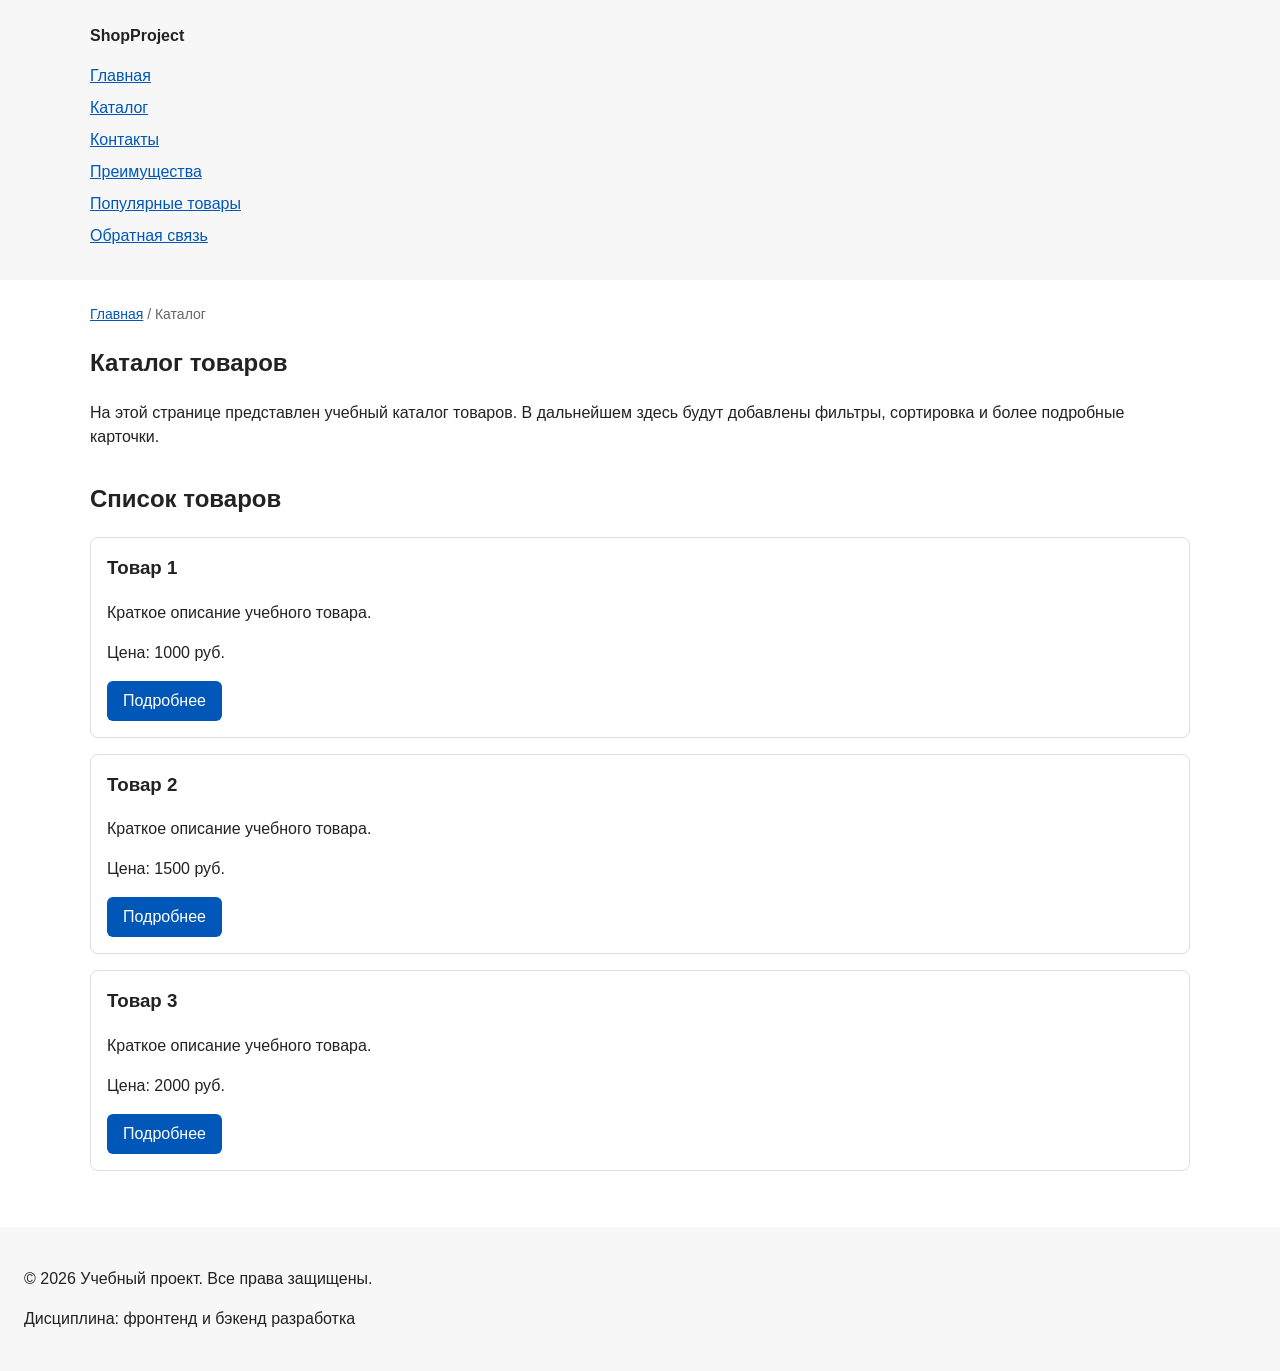
==== catalog.html @ da305c5c "feat: add multi-page structure navigation and anchors" ====
<!DOCTYPE html>
<html lang="ru">
<head>
  <meta charset="UTF-8">
  <meta name="viewport" content="width=device-width, initial-scale=1.0">
  <meta name="description" content="Каталог товаров учебного интернет-магазина.">
  <title>Каталог товаров – Учебный интернет-магазин</title>
  <link rel="stylesheet" href="css/style.css">
</head>
<body>

  <header>
    <div class="site-header">
      <a class="site-logo" href="index.html">ShopProject</a>
      <nav class="site-nav" aria-label="Основная навигация">
        <ul class="site-nav__list">
          <li><a href="index.html">Главная</a></li>
          <li><a href="catalog.html">Каталог</a></li>
          <li><a href="contacts.html">Контакты</a></li>
          <li><a href="index.html#advantages">Преимущества</a></li>
          <li><a href="index.html#popular">Популярные товары</a></li>
          <li><a href="index.html#contacts">Обратная связь</a></li>
        </ul>
      </nav>
    </div>
  </header>

  <main>
    <nav class="breadcrumbs" aria-label="Хлебные крошки">
      <a href="index.html">Главная</a>
      <span>Каталог</span>
    </nav>

    <section class="section">
      <h1>Каталог товаров</h1>
      <p>
        На этой странице представлен учебный каталог товаров.
        В дальнейшем здесь будут добавлены фильтры, сортировка
        и более подробные карточки.
      </p>
    </section>

    <section class="section">
      <h2>Список товаров</h2>

      <article class="product-card">
        <h3>Товар 1</h3>
        <p>Краткое описание учебного товара.</p>
        <p>Цена: 1000 руб.</p>
        <a class="button" href="index.html#popular">Подробнее</a>
      </article>

      <article class="product-card">
        <h3>Товар 2</h3>
        <p>Краткое описание учебного товара.</p>
        <p>Цена: 1500 руб.</p>
        <a class="button" href="index.html#popular">Подробнее</a>
      </article>

      <article class="product-card">
        <h3>Товар 3</h3>
        <p>Краткое описание учебного товара.</p>
        <p>Цена: 2000 руб.</p>
        <a class="button" href="index.html#popular">Подробнее</a>
      </article>
    </section>
  </main>

  <footer>
    <p>&copy; 2026 Учебный проект. Все права защищены.</p>
    <p>Дисциплина: фронтенд и бэкенд разработка</p>
  </footer>

</body>
</html>
---- css/style.css ----
/* ===================================
   1. Переменные проекта
   =================================== */

:root {
  /* Основные цвета проекта */
  --color-bg: #ffffff;
  --color-text: #222222;
  --color-muted: #666666;
  --color-primary: #0057b8;
  --color-primary-dark: #003f86;
  --color-border: #dddddd;
  --color-surface: #f7f7f7;
  --color-surface-accent: #eef5ff;
  --color-danger: #b00020;
  --color-success: #168a2f;
  --color-success-bg: #eefaf0;
  --color-white: #ffffff;

  /* Отступы */
  --space-xs: 4px;
  --space-sm: 8px;
  --space-md: 16px;
  --space-lg: 24px;
  --space-xl: 32px;

  /* Скругления */
  --radius-sm: 6px;
  --radius-md: 8px;
  --radius-lg: 12px;

  /* Размеры */
  --container-width: 1100px;
}
html {
  scroll-behavior: smooth;
}

/* ===================================
   2. Базовые стили
   =================================== */

* {
  box-sizing: border-box;
}

body {
  margin: 0;
  font-family: Arial, sans-serif;
  line-height: 1.5;
  color: var(--color-text);
  background-color: var(--color-bg);
}

header,
main,
footer {
  padding: var(--space-lg);
}

header {
  background-color: var(--color-surface);
}

footer {
  background-color: var(--color-surface);
}

/* ===================================
   3. Общие элементы интерфейса
   =================================== */

a {
  color: var(--color-primary);
}

a:hover {
  color: var(--color-primary-dark);
}

a.button:hover {
  color: var(--color-white);
}

a:focus-visible {
  outline: 2px solid var(--color-primary);
  outline-offset: 3px;
}

.button {
  display: inline-block;
  padding: var(--space-sm) var(--space-md);
  color: var(--color-white);
  background-color: var(--color-primary);
  text-decoration: none;
  border: none;
  border-radius: var(--radius-sm);
  cursor: pointer;
}

.button:hover {
  background-color: var(--color-primary-dark);
}

.button:focus-visible {
  outline: 2px solid var(--color-primary);
  outline-offset: 3px;
}

.button:disabled {
  opacity: 0.6;
  cursor: not-allowed;
}

/* ===================================
   4. Компоненты страницы
   =================================== */

.site-header {
  max-width: var(--container-width);
  margin: 0 auto;
}

.site-logo {
  font-weight: bold;
  text-decoration: none;
  color: var(--color-text);
}

.site-nav__list {
  padding: 0;
  margin: var(--space-md) 0 0;
  list-style: none;
}

.site-nav__list li {
  margin-bottom: var(--space-sm);
}

.hero {
  max-width: var(--container-width);
  margin: 0 auto var(--space-xl);
  padding: var(--space-xl) var(--space-lg);
  background-color: var(--color-surface-accent);
  border-radius: var(--radius-lg);
}

.section {
  max-width: var(--container-width);
  margin: 0 auto var(--space-xl);
}

.section h2 {
  margin-top: 0;
}

.product-card {
  margin-bottom: var(--space-md);
  padding: var(--space-md);
  border: 1px solid var(--color-border);
  border-radius: var(--radius-md);
  background-color: var(--color-bg);
}

.product-card:hover {
  border-color: var(--color-primary);
}

.product-card h3 {
  margin-top: 0;
}

.aside-info {
  max-width: var(--container-width);
  margin: 0 auto var(--space-xl);
  padding: var(--space-md);
  border-left: 4px solid var(--color-primary);
  background-color: var(--color-surface);
}

/* ===================================
   5. Форма и модальное окно
   =================================== */

.order-dialog {
  width: min(100% - 32px, 560px);
  padding: var(--space-lg);
  border: none;
  border-radius: var(--radius-lg);
}

.order-dialog::backdrop {
  background-color: rgba(0, 0, 0, 0.5);
}

.form-field {
  margin-bottom: var(--space-md);
}

.form-field label {
  display: block;
  margin-bottom: var(--space-xs);
}

.form-field input,
.form-field select,
.form-field textarea {
  width: 100%;
  padding: 10px 12px;
  border: 1px solid var(--color-border);
  border-radius: var(--radius-sm);
  font: inherit;
}

.form-field input[type="checkbox"] {
  width: auto;
}

.form-field small {
  display: block;
  margin-top: var(--space-xs);
  color: var(--color-muted);
}

.form-field input:hover,
.form-field select:hover,
.form-field textarea:hover {
  border-color: var(--color-primary);
}

.form-field input:focus-visible,
.form-field select:focus-visible,
.form-field textarea:focus-visible,
.form-actions button:focus-visible {
  outline: 2px solid var(--color-primary);
  outline-offset: 3px;
}

[aria-invalid="true"] {
  border-color: var(--color-danger);
}

.form-actions {
  display: flex;
  gap: 12px;
  margin-top: 20px;
}

.success-message {
  max-width: var(--container-width);
  margin: var(--space-lg) auto;
  padding: var(--space-md);
  border-left: 4px solid var(--color-success);
  background-color: var(--color-success-bg);
}
/* Хлебные крошки */
.breadcrumbs {
  max-width: var(--container-width);
  margin: 0 auto var(--space-md);
  font-size: 14px;
  color: var(--color-muted);
}

.breadcrumbs a {
  color: var(--color-primary);
}

.breadcrumbs span::before {
  content: " / ";
  color: var(--color-muted);
}
:target {
  outline: 2px dashed var(--color-primary);
  outline-offset: 4px;
}
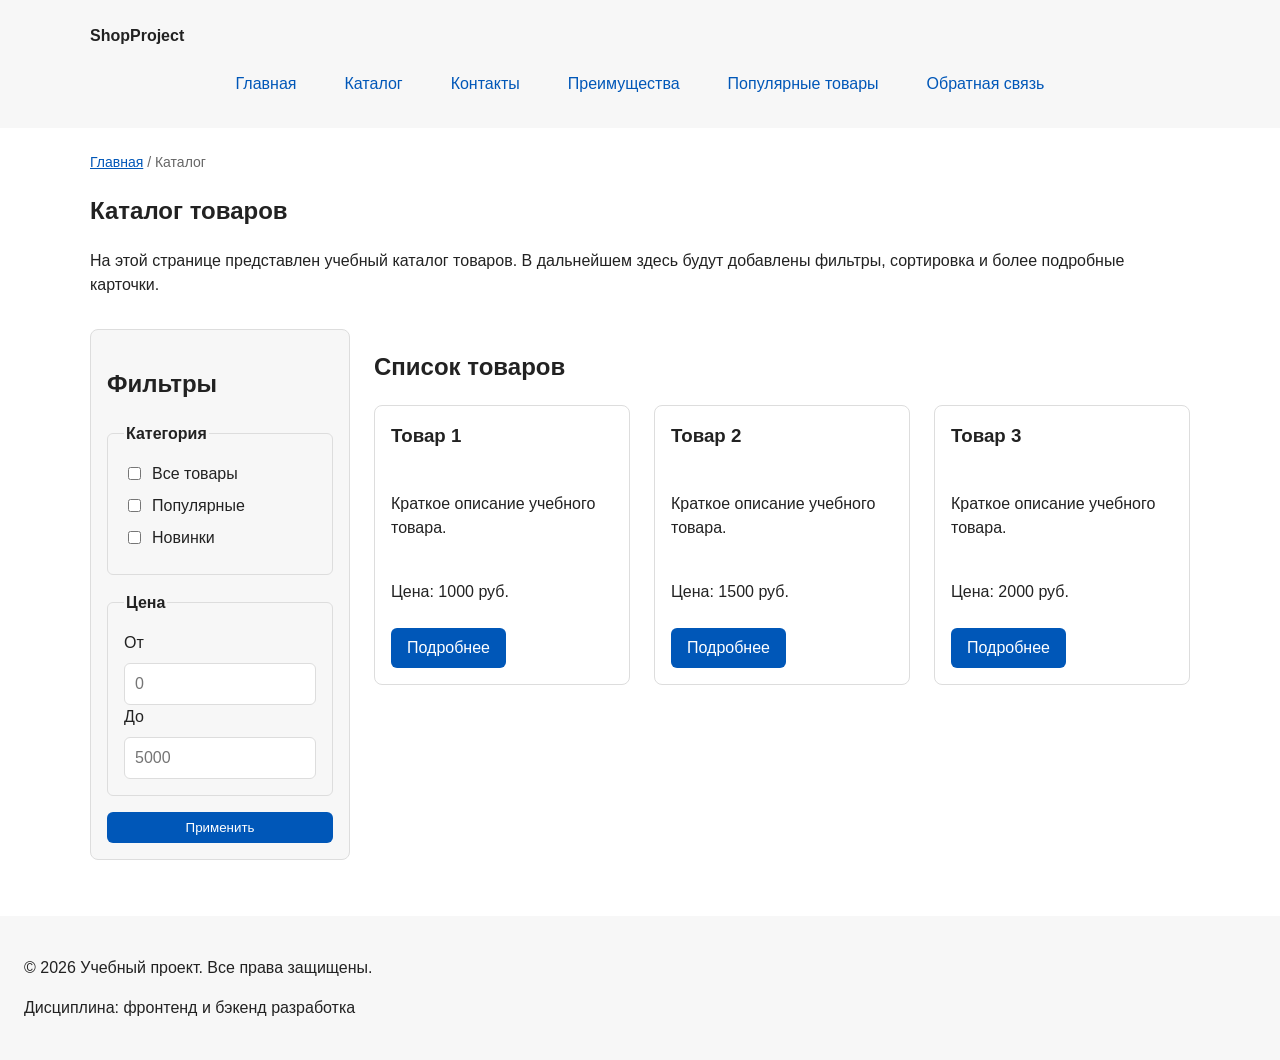
==== commit ba63d696: "feat: add flex navigation and grid catalog layout" ====
--- a/catalog.html
+++ b/catalog.html
@@ -32,40 +32,81 @@
     </nav>
 
     <section class="section">
-      <h1>Каталог товаров</h1>
-      <p>
-        На этой странице представлен учебный каталог товаров.
-        В дальнейшем здесь будут добавлены фильтры, сортировка
-        и более подробные карточки.
-      </p>
+        <h1>Каталог товаров</h1>
+        <p>
+            На этой странице представлен учебный каталог товаров.
+            В дальнейшем здесь будут добавлены фильтры, сортировка
+            и более подробные карточки.
+        </p>
     </section>
 
-    <section class="section">
-      <h2>Список товаров</h2>
+    <section class="catalog-layout">
+      <aside class="catalog-filters">
+        <h2>Фильтры</h2>
 
-      <article class="product-card">
-        <h3>Товар 1</h3>
-        <p>Краткое описание учебного товара.</p>
-        <p>Цена: 1000 руб.</p>
-        <a class="button" href="index.html#popular">Подробнее</a>
-      </article>
+        <form class="filters-form" action="#" method="get">
+          <fieldset>
+            <legend>Категория</legend>
 
-      <article class="product-card">
-        <h3>Товар 2</h3>
-        <p>Краткое описание учебного товара.</p>
-        <p>Цена: 1500 руб.</p>
-        <a class="button" href="index.html#popular">Подробнее</a>
-      </article>
+            <label>
+              <input type="checkbox" name="category" value="all">
+              Все товары
+            </label>
 
-      <article class="product-card">
-        <h3>Товар 3</h3>
-        <p>Краткое описание учебного товара.</p>
-        <p>Цена: 2000 руб.</p>
-        <a class="button" href="index.html#popular">Подробнее</a>
-      </article>
+            <label>
+              <input type="checkbox" name="category" value="popular">
+              Популярные
+            </label>
+
+            <label>
+              <input type="checkbox" name="category" value="new">
+              Новинки
+            </label>
+          </fieldset>
+
+          <fieldset>
+            <legend>Цена</legend>
+
+            <label for="price-from">От</label>
+            <input id="price-from" name="price-from" type="number" min="0" placeholder="0">
+
+            <label for="price-to">До</label>
+            <input id="price-to" name="price-to" type="number" min="0" placeholder="5000">
+          </fieldset>
+
+          <button class="button" type="submit">Применить</button>
+        </form>
+      </aside>
+
+      <section class="catalog-products">
+        <h2>Список товаров</h2>
+
+        <div class="products-grid">
+          <article class="product-card">
+            <h3>Товар 1</h3>
+            <p>Краткое описание учебного товара.</p>
+            <p>Цена: 1000 руб.</p>
+            <a class="button" href="index.html#popular">Подробнее</a>
+          </article>
+
+          <article class="product-card">
+            <h3>Товар 2</h3>
+            <p>Краткое описание учебного товара.</p>
+            <p>Цена: 1500 руб.</p>
+            <a class="button" href="index.html#popular">Подробнее</a>
+          </article>
+
+          <article class="product-card">
+            <h3>Товар 3</h3>
+            <p>Краткое описание учебного товара.</p>
+            <p>Цена: 2000 руб.</p>
+            <a class="button" href="index.html#popular">Подробнее</a>
+          </article>
+        </div>
+      </section>
     </section>
   </main>
-
+  
   <footer>
     <p>&copy; 2026 Учебный проект. Все права защищены.</p>
     <p>Дисциплина: фронтенд и бэкенд разработка</p>
--- a/css/style.css
+++ b/css/style.css
@@ -128,13 +128,27 @@
 }
 
 .site-nav__list {
+  display: flex;
+  flex-wrap: wrap;
+  justify-content: center;
+  align-items: center;
+  gap: var(--space-md);
   padding: 0;
   margin: var(--space-md) 0 0;
   list-style: none;
 }
 
-.site-nav__list li {
-  margin-bottom: var(--space-sm);
+.site-nav__list a {
+  display: inline-block;
+  padding: var(--space-sm) var(--space-md);
+  color: var(--color-primary);
+  text-decoration: none;
+  border-radius: var(--radius-sm);
+}
+
+.site-nav__list a:hover {
+  color: var(--color-white);
+  background-color: var(--color-primary);
 }
 
 .hero {
@@ -155,11 +169,19 @@
 }
 
 .product-card {
-  margin-bottom: var(--space-md);
+  display: flex;
+  flex-direction: column;
+  gap: var(--space-sm);
+  margin-bottom: 0;
   padding: var(--space-md);
   border: 1px solid var(--color-border);
   border-radius: var(--radius-md);
   background-color: var(--color-bg);
+}
+
+.product-card .button {
+  margin-top: auto;
+  align-self: flex-start;
 }
 
 .product-card:hover {
@@ -269,7 +291,67 @@
   content: " / ";
   color: var(--color-muted);
 }
+
 :target {
   outline: 2px dashed var(--color-primary);
   outline-offset: 4px;
+}
+
+.products-grid {
+  display: grid;
+  grid-template-columns: repeat(3, 1fr);
+  gap: var(--space-lg);
+}
+
+.catalog-layout {
+  max-width: var(--container-width);
+  margin: 0 auto var(--space-xl);
+  display: grid;
+  grid-template-columns: 260px 1fr;
+  grid-template-areas: "filters products";
+  gap: var(--space-lg);
+}
+
+.catalog-filters {
+  grid-area: filters;
+  padding: var(--space-md);
+  border: 1px solid var(--color-border);
+  border-radius: var(--radius-md);
+  background-color: var(--color-surface);
+}
+
+.catalog-products {
+  grid-area: products;
+}
+
+.filters-form {
+  display: grid;
+  gap: var(--space-md);
+}
+
+.filters-form fieldset {
+  margin: 0;
+  padding: var(--space-md);
+  border: 1px solid var(--color-border);
+  border-radius: var(--radius-sm);
+}
+
+.filters-form legend {
+  font-weight: 700;
+}
+
+.filters-form label {
+  display: flex;
+  align-items: center;
+  gap: var(--space-sm);
+  margin-bottom: var(--space-sm);
+  cursor: pointer;
+}
+
+.filters-form input[type="number"] {
+  width: 100%;
+  padding: 8px 10px;
+  border: 1px solid var(--color-border);
+  border-radius: var(--radius-sm);
+  font: inherit;
 }
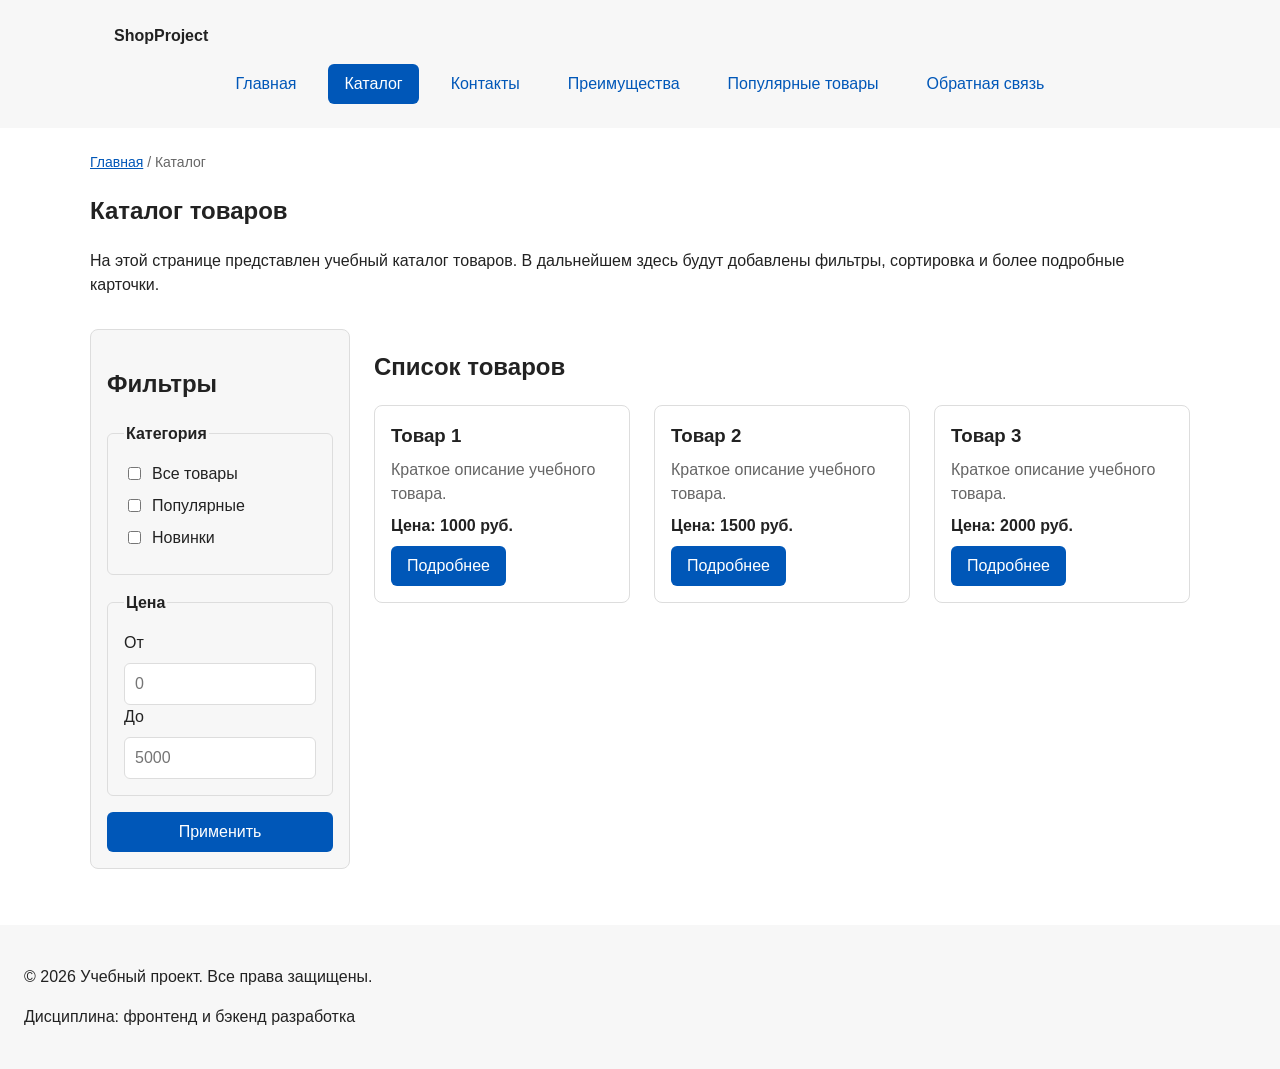
==== commit f13d7c86: "refactor: apply BEM naming to CSS classes" ====
--- a/catalog.html
+++ b/catalog.html
@@ -9,17 +9,29 @@
 </head>
 <body>
 
-  <header>
-    <div class="site-header">
-      <a class="site-logo" href="index.html">ShopProject</a>
+  <header class="site-header">
+    <div class="site-header__inner">
+      <a class="site-header__logo" href="index.html">ShopProject</a>
       <nav class="site-nav" aria-label="Основная навигация">
         <ul class="site-nav__list">
-          <li><a href="index.html">Главная</a></li>
-          <li><a href="catalog.html">Каталог</a></li>
-          <li><a href="contacts.html">Контакты</a></li>
-          <li><a href="index.html#advantages">Преимущества</a></li>
-          <li><a href="index.html#popular">Популярные товары</a></li>
-          <li><a href="index.html#contacts">Обратная связь</a></li>
+          <li class="site-nav__item">
+            <a class="site-nav__link" href="index.html">Главная</a>
+          </li>
+          <li class="site-nav__item">
+            <a class="site-nav__link site-nav__link--active" href="catalog.html">Каталог</a>
+          </li>
+          <li class="site-nav__item">
+            <a class="site-nav__link" href="contacts.html">Контакты</a>
+          </li>
+          <li class="site-nav__item">
+            <a class="site-nav__link" href="index.html#advantages">Преимущества</a>
+          </li>
+          <li class="site-nav__item">
+            <a class="site-nav__link" href="index.html#popular">Популярные товары</a>
+          </li>
+          <li class="site-nav__item">
+            <a class="site-nav__link" href="index.html#contacts">Обратная связь</a>
+          </li>
         </ul>
       </nav>
     </div>
@@ -27,8 +39,8 @@
 
   <main>
     <nav class="breadcrumbs" aria-label="Хлебные крошки">
-      <a href="index.html">Главная</a>
-      <span>Каталог</span>
+      <a class="breadcrumbs__link" href="index.html">Главная</a>
+      <span class="breadcrumbs__current">Каталог</span>
     </nav>
 
     <section class="section">
@@ -74,7 +86,7 @@
             <input id="price-to" name="price-to" type="number" min="0" placeholder="5000">
           </fieldset>
 
-          <button class="button" type="submit">Применить</button>
+          <button class="button button--primary" type="submit">Применить</button>
         </form>
       </aside>
 
@@ -83,24 +95,24 @@
 
         <div class="products-grid">
           <article class="product-card">
-            <h3>Товар 1</h3>
-            <p>Краткое описание учебного товара.</p>
-            <p>Цена: 1000 руб.</p>
-            <a class="button" href="index.html#popular">Подробнее</a>
+            <h3 class="product-card__title">Товар 1</h3>
+            <p class="product-card__description">Краткое описание учебного товара.</p>
+            <p class="product-card__price">Цена: 1000 руб.</p>
+            <a class="button button--primary product-card__button" href="index.html#popular">Подробнее</a>
           </article>
 
           <article class="product-card">
-            <h3>Товар 2</h3>
-            <p>Краткое описание учебного товара.</p>
-            <p>Цена: 1500 руб.</p>
-            <a class="button" href="index.html#popular">Подробнее</a>
+            <h3 class="product-card__title">Товар 2</h3>
+            <p class="product-card__description">Краткое описание учебного товара.</p>
+            <p class="product-card__price">Цена: 1500 руб.</p>
+            <a class="button button--primary product-card__button" href="index.html#popular">Подробнее</a>
           </article>
 
           <article class="product-card">
-            <h3>Товар 3</h3>
-            <p>Краткое описание учебного товара.</p>
-            <p>Цена: 2000 руб.</p>
-            <a class="button" href="index.html#popular">Подробнее</a>
+            <h3 class="product-card__title">Товар 3</h3>
+            <p class="product-card__description">Краткое описание учебного товара.</p>
+            <p class="product-card__price">Цена: 2000 руб.</p>
+            <a class="button button--primary product-card__button" href="index.html#popular">Подробнее</a>
           </article>
         </div>
       </section>
--- a/css/style.css
+++ b/css/style.css
@@ -32,6 +32,7 @@
   /* Размеры */
   --container-width: 1100px;
 }
+
 html {
   scroll-behavior: smooth;
 }
@@ -52,16 +53,11 @@
   background-color: var(--color-bg);
 }
 
-header,
 main,
 footer {
   padding: var(--space-lg);
 }
 
-header {
-  background-color: var(--color-surface);
-}
-
 footer {
   background-color: var(--color-surface);
 }
@@ -87,19 +83,35 @@
   outline-offset: 3px;
 }
 
+/* Кнопка — самостоятельный БЭМ-блок */
 .button {
   display: inline-block;
   padding: var(--space-sm) var(--space-md);
+  border: none;
+  border-radius: var(--radius-sm);
+  font: inherit;
+  text-decoration: none;
+  cursor: pointer;
+}
+
+.button--primary {
   color: var(--color-white);
   background-color: var(--color-primary);
-  text-decoration: none;
-  border: none;
-  border-radius: var(--radius-sm);
-  cursor: pointer;
-}
-
-.button:hover {
+}
+
+.button--primary:hover {
   background-color: var(--color-primary-dark);
+}
+
+.button--secondary {
+  color: var(--color-primary);
+  background-color: transparent;
+  border: 1px solid var(--color-primary);
+}
+
+.button--secondary:hover {
+  color: var(--color-white);
+  background-color: var(--color-primary);
 }
 
 .button:focus-visible {
@@ -107,7 +119,8 @@
   outline-offset: 3px;
 }
 
-.button:disabled {
+.button:disabled,
+.button--disabled {
   opacity: 0.6;
   cursor: not-allowed;
 }
@@ -116,17 +129,24 @@
    4. Компоненты страницы
    =================================== */
 
+/* Шапка сайта */
 .site-header {
+  background-color: var(--color-surface);
+}
+
+.site-header__inner {
   max-width: var(--container-width);
   margin: 0 auto;
-}
-
-.site-logo {
-  font-weight: bold;
+  padding: var(--space-lg);
+}
+
+.site-header__logo {
+  font-weight: 700;
+  color: var(--color-text);
   text-decoration: none;
-  color: var(--color-text);
-}
-
+}
+
+/* Навигация */
 .site-nav__list {
   display: flex;
   flex-wrap: wrap;
@@ -138,7 +158,7 @@
   list-style: none;
 }
 
-.site-nav__list a {
+.site-nav__link {
   display: inline-block;
   padding: var(--space-sm) var(--space-md);
   color: var(--color-primary);
@@ -146,11 +166,22 @@
   border-radius: var(--radius-sm);
 }
 
-.site-nav__list a:hover {
+.site-nav__link:hover {
   color: var(--color-white);
   background-color: var(--color-primary);
 }
 
+.site-nav__link:focus-visible {
+  outline: 2px solid var(--color-primary);
+  outline-offset: 3px;
+}
+
+.site-nav__link--active {
+  color: var(--color-white);
+  background-color: var(--color-primary);
+}
+
+/* Hero-блок */
 .hero {
   max-width: var(--container-width);
   margin: 0 auto var(--space-xl);
@@ -159,6 +190,7 @@
   border-radius: var(--radius-lg);
 }
 
+/* Универсальная секция */
 .section {
   max-width: var(--container-width);
   margin: 0 auto var(--space-xl);
@@ -168,30 +200,63 @@
   margin-top: 0;
 }
 
+/* Сетка товаров */
+.products-grid {
+  display: grid;
+  grid-template-columns: repeat(3, 1fr);
+  gap: var(--space-lg);
+}
+
+/* Карточка товара */
 .product-card {
   display: flex;
   flex-direction: column;
   gap: var(--space-sm);
-  margin-bottom: 0;
   padding: var(--space-md);
   border: 1px solid var(--color-border);
   border-radius: var(--radius-md);
   background-color: var(--color-bg);
 }
 
-.product-card .button {
+.product-card:hover {
+  border-color: var(--color-primary);
+}
+
+.product-card--featured {
+  border-color: var(--color-primary);
+}
+
+.product-card__badge {
+  align-self: flex-start;
+  padding: 4px 8px;
+  color: var(--color-white);
+  background-color: var(--color-danger);
+  border-radius: var(--radius-sm);
+  font-size: 12px;
+  font-weight: 700;
+}
+
+.product-card__title {
+  margin: 0;
+  color: var(--color-text);
+}
+
+.product-card__description {
+  margin: 0;
+  color: var(--color-muted);
+}
+
+.product-card__price {
+  margin: 0;
+  font-weight: 700;
+}
+
+.product-card__button {
   margin-top: auto;
   align-self: flex-start;
 }
 
-.product-card:hover {
-  border-color: var(--color-primary);
-}
-
-.product-card h3 {
-  margin-top: 0;
-}
-
+/* Дополнительный блок aside */
 .aside-info {
   max-width: var(--container-width);
   margin: 0 auto var(--space-xl);
@@ -200,81 +265,6 @@
   background-color: var(--color-surface);
 }
 
-/* ===================================
-   5. Форма и модальное окно
-   =================================== */
-
-.order-dialog {
-  width: min(100% - 32px, 560px);
-  padding: var(--space-lg);
-  border: none;
-  border-radius: var(--radius-lg);
-}
-
-.order-dialog::backdrop {
-  background-color: rgba(0, 0, 0, 0.5);
-}
-
-.form-field {
-  margin-bottom: var(--space-md);
-}
-
-.form-field label {
-  display: block;
-  margin-bottom: var(--space-xs);
-}
-
-.form-field input,
-.form-field select,
-.form-field textarea {
-  width: 100%;
-  padding: 10px 12px;
-  border: 1px solid var(--color-border);
-  border-radius: var(--radius-sm);
-  font: inherit;
-}
-
-.form-field input[type="checkbox"] {
-  width: auto;
-}
-
-.form-field small {
-  display: block;
-  margin-top: var(--space-xs);
-  color: var(--color-muted);
-}
-
-.form-field input:hover,
-.form-field select:hover,
-.form-field textarea:hover {
-  border-color: var(--color-primary);
-}
-
-.form-field input:focus-visible,
-.form-field select:focus-visible,
-.form-field textarea:focus-visible,
-.form-actions button:focus-visible {
-  outline: 2px solid var(--color-primary);
-  outline-offset: 3px;
-}
-
-[aria-invalid="true"] {
-  border-color: var(--color-danger);
-}
-
-.form-actions {
-  display: flex;
-  gap: 12px;
-  margin-top: 20px;
-}
-
-.success-message {
-  max-width: var(--container-width);
-  margin: var(--space-lg) auto;
-  padding: var(--space-md);
-  border-left: 4px solid var(--color-success);
-  background-color: var(--color-success-bg);
-}
 /* Хлебные крошки */
 .breadcrumbs {
   max-width: var(--container-width);
@@ -283,26 +273,16 @@
   color: var(--color-muted);
 }
 
-.breadcrumbs a {
+.breadcrumbs__link {
   color: var(--color-primary);
 }
 
-.breadcrumbs span::before {
+.breadcrumbs__current::before {
   content: " / ";
   color: var(--color-muted);
 }
 
-:target {
-  outline: 2px dashed var(--color-primary);
-  outline-offset: 4px;
-}
-
-.products-grid {
-  display: grid;
-  grid-template-columns: repeat(3, 1fr);
-  gap: var(--space-lg);
-}
-
+/* Каталог: сетка фильтры + товары */
 .catalog-layout {
   max-width: var(--container-width);
   margin: 0 auto var(--space-xl);
@@ -324,6 +304,7 @@
   grid-area: products;
 }
 
+/* Форма фильтров */
 .filters-form {
   display: grid;
   gap: var(--space-md);
@@ -354,4 +335,83 @@
   border: 1px solid var(--color-border);
   border-radius: var(--radius-sm);
   font: inherit;
+}
+
+/* ===================================
+   5. Форма и модальное окно
+   =================================== */
+
+.order-dialog {
+  width: min(100% - 32px, 560px);
+  padding: var(--space-lg);
+  border: none;
+  border-radius: var(--radius-lg);
+}
+
+.order-dialog::backdrop {
+  background-color: rgba(0, 0, 0, 0.5);
+}
+
+.order-dialog__title {
+  margin-top: 0;
+}
+
+.order-form__field {
+  margin-bottom: var(--space-md);
+}
+
+.order-form__label {
+  display: block;
+  margin-bottom: var(--space-xs);
+}
+
+.order-form__input {
+  width: 100%;
+  padding: 10px 12px;
+  border: 1px solid var(--color-border);
+  border-radius: var(--radius-sm);
+  font: inherit;
+}
+
+.order-form__input[type="checkbox"] {
+  width: auto;
+}
+
+.order-form__input:hover {
+  border-color: var(--color-primary);
+}
+
+.order-form__input:focus-visible {
+  outline: 2px solid var(--color-primary);
+  outline-offset: 3px;
+}
+
+.order-form__actions {
+  display: flex;
+  gap: var(--space-md);
+  margin-top: var(--space-lg);
+}
+
+.order-form__actions button:focus-visible {
+  outline: 2px solid var(--color-primary);
+  outline-offset: 3px;
+}
+
+[aria-invalid="true"] {
+  border-color: var(--color-danger);
+}
+
+/* Сообщение об успешной отправке */
+.success-message {
+  max-width: var(--container-width);
+  margin: var(--space-lg) auto;
+  padding: var(--space-md);
+  border-left: 4px solid var(--color-success);
+  background-color: var(--color-success-bg);
+}
+
+/* Подсветка цели якоря */
+:target {
+  outline: 2px dashed var(--color-primary);
+  outline-offset: 4px;
 }
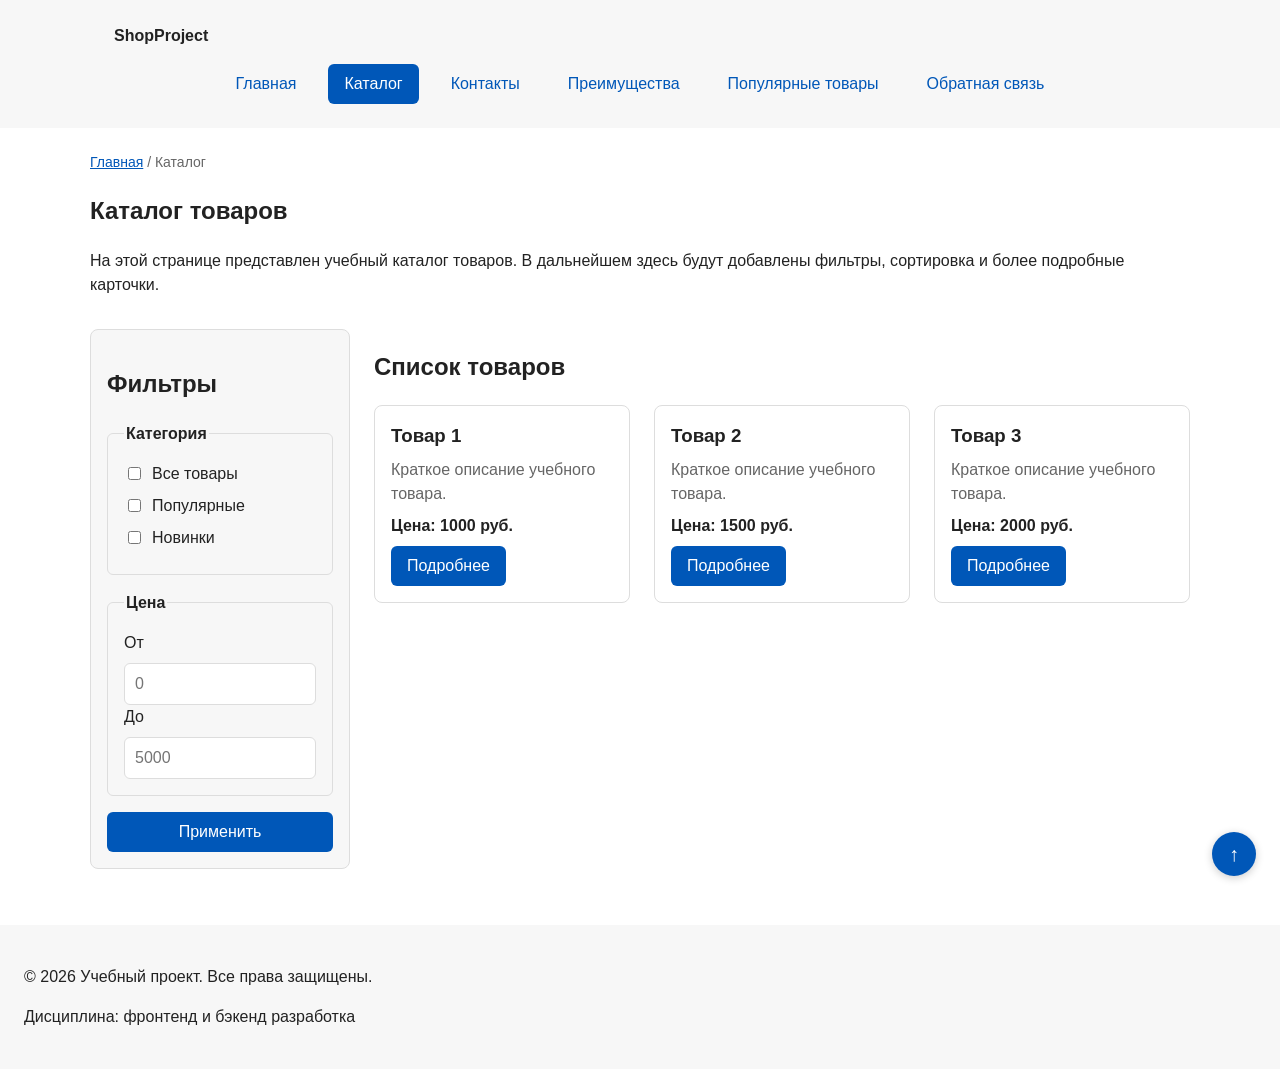
==== commit 5e8f8d54: "fix: prepare HTML CSS project for submission" ====
--- a/catalog.html
+++ b/catalog.html
@@ -124,5 +124,7 @@
     <p>Дисциплина: фронтенд и бэкенд разработка</p>
   </footer>
 
+  <a class="back-to-top" href="#" aria-label="Наверх">↑</a>
+
 </body>
 </html>
--- a/css/style.css
+++ b/css/style.css
@@ -131,6 +131,9 @@
 
 /* Шапка сайта */
 .site-header {
+  position: sticky;
+  top: 0;
+  z-index: 100;
   background-color: var(--color-surface);
 }
 
@@ -222,20 +225,6 @@
   border-color: var(--color-primary);
 }
 
-.product-card--featured {
-  border-color: var(--color-primary);
-}
-
-.product-card__badge {
-  align-self: flex-start;
-  padding: 4px 8px;
-  color: var(--color-white);
-  background-color: var(--color-danger);
-  border-radius: var(--radius-sm);
-  font-size: 12px;
-  font-weight: 700;
-}
-
 .product-card__title {
   margin: 0;
   color: var(--color-text);
@@ -342,7 +331,10 @@
    =================================== */
 
 .order-dialog {
+  z-index: 1000;
   width: min(100% - 32px, 560px);
+  max-height: 90vh;
+  overflow-y: auto;
   padding: var(--space-lg);
   border: none;
   border-radius: var(--radius-lg);
@@ -414,4 +406,33 @@
 :target {
   outline: 2px dashed var(--color-primary);
   outline-offset: 4px;
+}
+
+/* Кнопка «Наверх» — фиксирована в правом нижнем углу */
+.back-to-top {
+  position: fixed;
+  right: var(--space-lg);
+  bottom: var(--space-lg);
+  z-index: 90;
+  display: flex;
+  align-items: center;
+  justify-content: center;
+  width: 44px;
+  height: 44px;
+  font-size: 20px;
+  font-weight: 700;
+  color: var(--color-white);
+  background-color: var(--color-primary);
+  text-decoration: none;
+  border-radius: 50%;
+  box-shadow: 0 2px 8px rgba(0, 0, 0, 0.2);
+}
+
+.back-to-top:hover {
+  background-color: var(--color-primary-dark);
+}
+
+.back-to-top:focus-visible {
+  outline: 2px solid var(--color-primary);
+  outline-offset: 3px;
 }
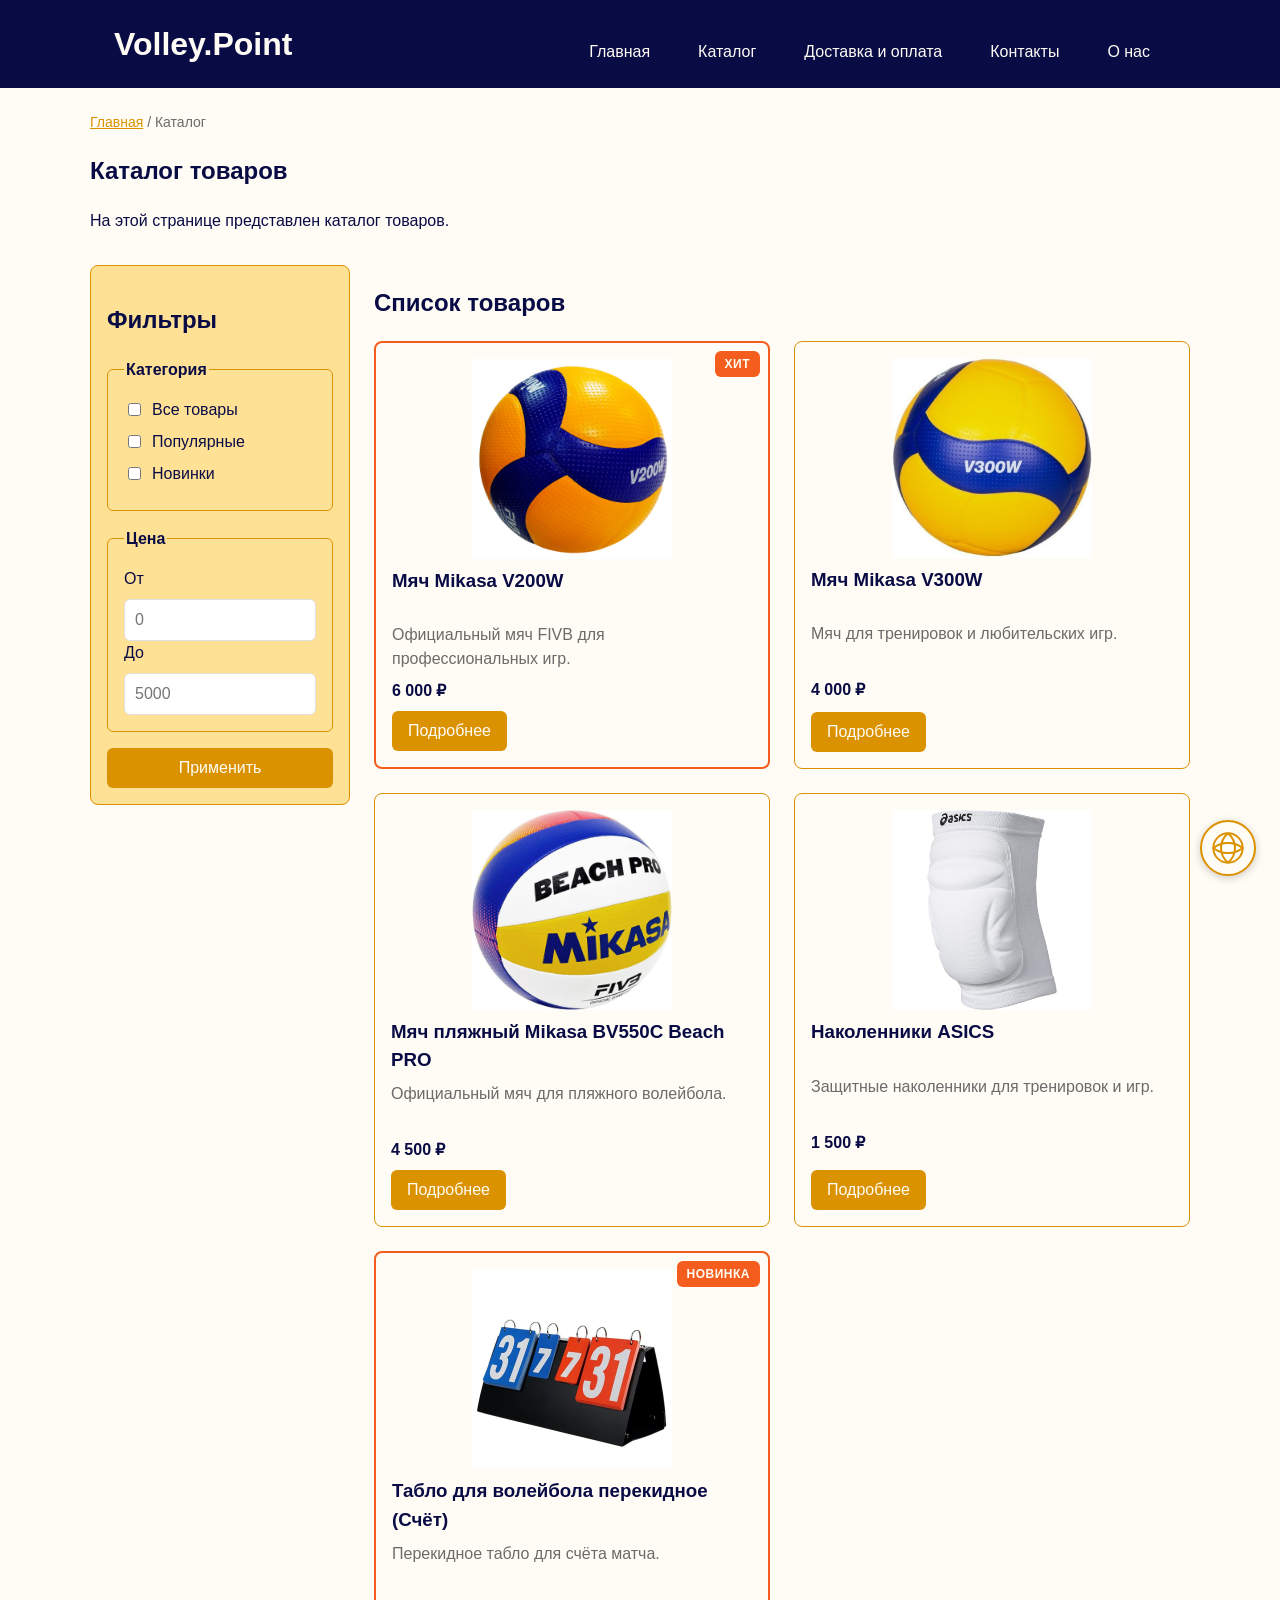
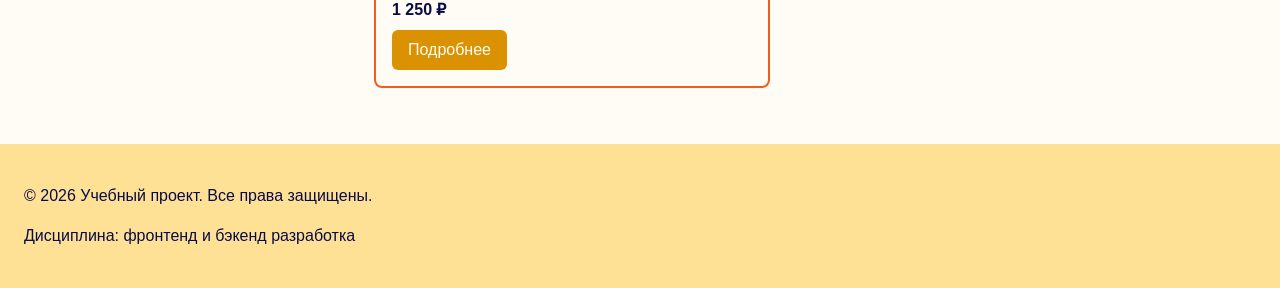
==== commit dd0c0149: "feat: redesign site for Volley.Point volleyball shop" ====
--- a/catalog.html
+++ b/catalog.html
@@ -4,34 +4,21 @@
   <meta charset="UTF-8">
   <meta name="viewport" content="width=device-width, initial-scale=1.0">
   <meta name="description" content="Каталог товаров учебного интернет-магазина.">
-  <title>Каталог товаров – Учебный интернет-магазин</title>
+  <title>Каталог товаров – Volley.Point</title>
   <link rel="stylesheet" href="css/style.css">
 </head>
 <body>
 
   <header class="site-header">
     <div class="site-header__inner">
-      <a class="site-header__logo" href="index.html">ShopProject</a>
+      <a class="site-header__logo" href="index.html">Volley.Point</a>
       <nav class="site-nav" aria-label="Основная навигация">
         <ul class="site-nav__list">
-          <li class="site-nav__item">
-            <a class="site-nav__link" href="index.html">Главная</a>
-          </li>
-          <li class="site-nav__item">
-            <a class="site-nav__link site-nav__link--active" href="catalog.html">Каталог</a>
-          </li>
-          <li class="site-nav__item">
-            <a class="site-nav__link" href="contacts.html">Контакты</a>
-          </li>
-          <li class="site-nav__item">
-            <a class="site-nav__link" href="index.html#advantages">Преимущества</a>
-          </li>
-          <li class="site-nav__item">
-            <a class="site-nav__link" href="index.html#popular">Популярные товары</a>
-          </li>
-          <li class="site-nav__item">
-            <a class="site-nav__link" href="index.html#contacts">Обратная связь</a>
-          </li>
+          <li class="site-nav__item"><a class="site-nav__link" href="index.html">Главная</a></li>
+          <li class="site-nav__item"><a class="site-nav__link" href="catalog.html">Каталог</a></li>
+          <li class="site-nav__item"><a class="site-nav__link" href="delivery.html">Доставка и оплата</a></li>
+          <li class="site-nav__item"><a class="site-nav__link" href="contacts.html">Контакты</a></li>
+          <li class="site-nav__item"><a class="site-nav__link" href="about.html">О нас</a></li>
         </ul>
       </nav>
     </div>
@@ -46,9 +33,7 @@
     <section class="section">
         <h1>Каталог товаров</h1>
         <p>
-            На этой странице представлен учебный каталог товаров.
-            В дальнейшем здесь будут добавлены фильтры, сортировка
-            и более подробные карточки.
+            На этой странице представлен каталог товаров.
         </p>
     </section>
 
@@ -94,26 +79,49 @@
         <h2>Список товаров</h2>
 
         <div class="products-grid">
-          <article class="product-card">
-            <h3 class="product-card__title">Товар 1</h3>
-            <p class="product-card__description">Краткое описание учебного товара.</p>
-            <p class="product-card__price">Цена: 1000 руб.</p>
-            <a class="button button--primary product-card__button" href="index.html#popular">Подробнее</a>
+
+          <article class="product-card product-card--hit">
+            <img class="product-card__image" src="images/mach-v200w.jpg" alt="Мяч Mikasa V200W" width="400" height="300">
+            <span class="product-card__badge">Хит</span>
+            <h3 class="product-card__title">Мяч Mikasa V200W</h3>
+            <p class="product-card__description">Официальный мяч FIVB для профессиональных игр.</p>
+            <p class="product-card__price">6 000 ₽</p>
+            <a class="button button--primary product-card__button" href="product-1.html">Подробнее</a>
           </article>
 
           <article class="product-card">
-            <h3 class="product-card__title">Товар 2</h3>
-            <p class="product-card__description">Краткое описание учебного товара.</p>
-            <p class="product-card__price">Цена: 1500 руб.</p>
-            <a class="button button--primary product-card__button" href="index.html#popular">Подробнее</a>
+            <img class="product-card__image" src="images/mach-v300w.jpg" alt="Мяч Mikasa V300W" width="400" height="300">
+            <h3 class="product-card__title">Мяч Mikasa V300W</h3>
+            <p class="product-card__description">Мяч для тренировок и любительских игр.</p>
+            <p class="product-card__price">4 000 ₽</p>
+            <a class="button button--primary product-card__button" href="product-2.html">Подробнее</a>
           </article>
 
           <article class="product-card">
-            <h3 class="product-card__title">Товар 3</h3>
-            <p class="product-card__description">Краткое описание учебного товара.</p>
-            <p class="product-card__price">Цена: 2000 руб.</p>
-            <a class="button button--primary product-card__button" href="index.html#popular">Подробнее</a>
+            <img class="product-card__image" src="images/mach-beach.jpg" alt="Мяч пляжный Mikasa BV550C" width="400" height="300">
+            <h3 class="product-card__title">Мяч пляжный Mikasa BV550C Beach PRO</h3>
+            <p class="product-card__description">Официальный мяч для пляжного волейбола.</p>
+            <p class="product-card__price">4 500 ₽</p>
+            <a class="button button--primary product-card__button" href="product-3.html">Подробнее</a>
           </article>
+
+          <article class="product-card">
+            <img class="product-card__image" src="images/nakolenniki-white.jpg" alt="Наколенники ASICS" width="400" height="300">
+            <h3 class="product-card__title">Наколенники ASICS</h3>
+            <p class="product-card__description">Защитные наколенники для тренировок и игр.</p>
+            <p class="product-card__price">1 500 ₽</p>
+            <a class="button button--primary product-card__button" href="product-4.html">Подробнее</a>
+          </article>
+
+          <article class="product-card product-card--new">
+            <img class="product-card__image" src="images/tablo.jpg" alt="Табло для волейбола" width="400" height="300">
+            <span class="product-card__badge">Новинка</span>
+            <h3 class="product-card__title">Табло для волейбола перекидное (Счёт)</h3>
+            <p class="product-card__description">Перекидное табло для счёта матча.</p>
+            <p class="product-card__price">1 250 ₽</p>
+            <a class="button button--primary product-card__button" href="product-5.html">Подробнее</a>
+          </article>
+
         </div>
       </section>
     </section>
@@ -124,7 +132,25 @@
     <p>Дисциплина: фронтенд и бэкенд разработка</p>
   </footer>
 
-  <a class="back-to-top" href="#" aria-label="Наверх">↑</a>
+  <a class="chat-button" href="#chat" aria-label="Открыть чат">
+    <svg width="32" height="32" viewBox="0 0 24 24" xmlns="http://www.w3.org/2000/svg" aria-hidden="true">
+      <circle cx="12" cy="12" r="11" fill="#ffffff" stroke="currentColor" stroke-width="1.5"/>
+      <path d="M12 1 C 5 7, 5 17, 12 23 M12 1 C 19 7, 19 17, 12 23 M1 12 C 7 7, 17 7, 23 12 M1 12 C 7 17, 17 17, 23 12" stroke="currentColor" stroke-width="1.5" fill="none"/>
+    </svg>
+  </a>
+
+  <div class="chat-popup" id="chat">
+    <a class="chat-popup__close" href="#" aria-label="Закрыть">×</a>
+    <h3 class="chat-popup__title">Свяжитесь с нами</h3>
+    <p class="chat-popup__text">
+      Ответим на вопросы о товарах, доставке и оплате.
+    </p>
+    <ul class="chat-popup__list">
+      <li>Телефон: ++7 (952) 552-52-52</li>
+      <li>E-mail: info@volley-point.ru</li>
+    </ul>
+    <a class="button button--primary" href="contacts.html">Все контакты</a>
+  </div>
 
 </body>
 </html>
--- a/css/style.css
+++ b/css/style.css
@@ -3,19 +3,13 @@
    =================================== */
 
 :root {
-  /* Основные цвета проекта */
-  --color-bg: #ffffff;
-  --color-text: #222222;
-  --color-muted: #666666;
-  --color-primary: #0057b8;
-  --color-primary-dark: #003f86;
-  --color-border: #dddddd;
-  --color-surface: #f7f7f7;
-  --color-surface-accent: #eef5ff;
-  --color-danger: #b00020;
-  --color-success: #168a2f;
-  --color-success-bg: #eefaf0;
-  --color-white: #ffffff;
+  /* Основные цвета проекта — 6 цветов */
+  --color-bg: #fffcf5;              /* очень-светло-оранжевый — фон */
+  --color-text: #090b45;            /* тёмно-синий — текст */
+  --color-primary: #db9200;         /* оранжевый — кнопки, ссылки */
+  --color-primary-dark: #090b45;    /* тёмно-синий — hover */
+  --color-accent: #f45d1d;          /* красный — бейджи «Хит»/«Новинка» */
+  --color-surface: #ffe196;         /* светло-оранжевый— фон шапки/футера */
 
   /* Отступы */
   --space-xs: 4px;
@@ -75,7 +69,7 @@
 }
 
 a.button:hover {
-  color: var(--color-white);
+  color: 	var(--color-bg)
 }
 
 a:focus-visible {
@@ -95,7 +89,7 @@
 }
 
 .button--primary {
-  color: var(--color-white);
+  color: 	var(--color-bg);
   background-color: var(--color-primary);
 }
 
@@ -110,7 +104,7 @@
 }
 
 .button--secondary:hover {
-  color: var(--color-white);
+  color: 	var(--color-bg);
   background-color: var(--color-primary);
 }
 
@@ -134,19 +128,29 @@
   position: sticky;
   top: 0;
   z-index: 100;
-  background-color: var(--color-surface);
+  background-color: var(--color-primary-dark);
 }
 
 .site-header__inner {
   max-width: var(--container-width);
   margin: 0 auto;
-  padding: var(--space-lg);
+  padding: var(--space-md) var(--space-lg);
+  display: flex;
+  align-items: center;
+  gap: var(--space-lg);
 }
 
 .site-header__logo {
+  font-size: 32px;
   font-weight: 700;
-  color: var(--color-text);
+  color:  var(--color-bg);
   text-decoration: none;
+  white-space: nowrap;
+  margin-right: auto;
+}
+
+.site-header__logo:hover {
+  color: var(--color-bg);
 }
 
 /* Навигация */
@@ -164,13 +168,13 @@
 .site-nav__link {
   display: inline-block;
   padding: var(--space-sm) var(--space-md);
-  color: var(--color-primary);
+  color: var(--color-bg);
   text-decoration: none;
   border-radius: var(--radius-sm);
 }
 
 .site-nav__link:hover {
-  color: var(--color-white);
+  color: var(--color-primary-dark);
   background-color: var(--color-primary);
 }
 
@@ -180,17 +184,48 @@
 }
 
 .site-nav__link--active {
-  color: var(--color-white);
-  background-color: var(--color-primary);
+  color: var(--color-primary-dark);
+  background-color: var( --color-primary);
 }
 
 /* Hero-блок */
 .hero {
+  position: relative;
   max-width: var(--container-width);
   margin: 0 auto var(--space-xl);
+  min-height: 360px;
+  padding: 0;
+  background-image: url("../images/hero-bg.png");
+  background-size: cover;
+  background-position: center;
+  border-radius: var(--radius-lg);
+  overflow: hidden;
+}
+
+.hero__overlay {
+  display: flex;
+  flex-direction: column;
+  justify-content: center;
+  align-items: center;
+  text-align: center;
+  min-height: 360px;
   padding: var(--space-xl) var(--space-lg);
-  background-color: var(--color-surface-accent);
-  border-radius: var(--radius-lg);
+  background-color: rgba(0, 0, 0, 0.45);
+  color: var(--color-bg);
+}
+
+.hero__title {
+  margin: 0 0 var(--space-md);
+  font-size: 48px;
+  font-weight: 700;
+  color: var(--color-bg);
+}
+
+.hero__subtitle {
+  max-width: 600px;
+  margin: 0;
+  font-size: 18px;
+  color: var(--color-bg);
 }
 
 /* Универсальная секция */
@@ -206,17 +241,19 @@
 /* Сетка товаров */
 .products-grid {
   display: grid;
-  grid-template-columns: repeat(3, 1fr);
+  grid-template-columns: repeat(auto-fit, minmax(260px, 1fr));
   gap: var(--space-lg);
+  align-items: stretch;
 }
 
 /* Карточка товара */
 .product-card {
+  position: relative;
   display: flex;
   flex-direction: column;
   gap: var(--space-sm);
   padding: var(--space-md);
-  border: 1px solid var(--color-border);
+  border: 1px solid var(--color-primary);
   border-radius: var(--radius-md);
   background-color: var(--color-bg);
 }
@@ -227,12 +264,14 @@
 
 .product-card__title {
   margin: 0;
+  min-height: 2.6em;
   color: var(--color-text);
 }
 
 .product-card__description {
   margin: 0;
-  color: var(--color-muted);
+  min-height: 3em;
+  color: #6b6b6b;
 }
 
 .product-card__price {
@@ -245,21 +284,13 @@
   align-self: flex-start;
 }
 
-/* Дополнительный блок aside */
-.aside-info {
-  max-width: var(--container-width);
-  margin: 0 auto var(--space-xl);
-  padding: var(--space-md);
-  border-left: 4px solid var(--color-primary);
-  background-color: var(--color-surface);
-}
 
 /* Хлебные крошки */
 .breadcrumbs {
   max-width: var(--container-width);
   margin: 0 auto var(--space-md);
   font-size: 14px;
-  color: var(--color-muted);
+  color: #6b6b6b;
 }
 
 .breadcrumbs__link {
@@ -268,7 +299,7 @@
 
 .breadcrumbs__current::before {
   content: " / ";
-  color: var(--color-muted);
+  color: #6b6b6b;
 }
 
 /* Каталог: сетка фильтры + товары */
@@ -279,12 +310,13 @@
   grid-template-columns: 260px 1fr;
   grid-template-areas: "filters products";
   gap: var(--space-lg);
+  align-items: start;
 }
 
 .catalog-filters {
   grid-area: filters;
   padding: var(--space-md);
-  border: 1px solid var(--color-border);
+  border: 1px solid 	var(--color-primary);
   border-radius: var(--radius-md);
   background-color: var(--color-surface);
 }
@@ -302,7 +334,7 @@
 .filters-form fieldset {
   margin: 0;
   padding: var(--space-md);
-  border: 1px solid var(--color-border);
+  border: 1px solid 	var(--color-primary);
   border-radius: var(--radius-sm);
 }
 
@@ -321,7 +353,7 @@
 .filters-form input[type="number"] {
   width: 100%;
   padding: 8px 10px;
-  border: 1px solid var(--color-border);
+  border: 1px solid 	#e0e0e0;
   border-radius: var(--radius-sm);
   font: inherit;
 }
@@ -360,7 +392,7 @@
 .order-form__input {
   width: 100%;
   padding: 10px 12px;
-  border: 1px solid var(--color-border);
+  border: 1px solid 	#e0e0e0;
   border-radius: var(--radius-sm);
   font: inherit;
 }
@@ -390,7 +422,7 @@
 }
 
 [aria-invalid="true"] {
-  border-color: var(--color-danger);
+  border-color: var( --color-primary);
 }
 
 /* Сообщение об успешной отправке */
@@ -398,18 +430,176 @@
   max-width: var(--container-width);
   margin: var(--space-lg) auto;
   padding: var(--space-md);
-  border-left: 4px solid var(--color-success);
-  background-color: var(--color-success-bg);
-}
-
-/* Подсветка цели якоря */
-:target {
-  outline: 2px dashed var(--color-primary);
-  outline-offset: 4px;
-}
-
-/* Кнопка «Наверх» — фиксирована в правом нижнем углу */
-.back-to-top {
+  border-left: 4px solid var(--color-primary);
+  background-color: var(--color-surface);
+}
+
+/* Таблица — характеристики товара, способы доставки и т.п. */
+.product-table {
+  width: 100%;
+  margin-top: var(--space-md);
+  border-collapse: collapse;
+  background-color: var(--color-bg);              /* --color-bg */
+  border: 1px solid var(--color-primary); /* оранжевая рамка */
+  border-radius: var(--radius-md);
+}
+
+.product-table caption {
+  caption-side: top;
+  padding: var(--space-sm) 0;
+  font-size: 14px;
+  color: var(--color-text);
+  text-align: left;
+}
+
+.product-table th,
+.product-table td {
+  padding: var(--space-sm) var(--space-md);
+  text-align: left;
+  border: 1px solid var(--color-primary);
+}
+
+.product-table thead th {
+  background-color: var(--color-primary);  /* оранжевая шапка */
+  color: var(--color-bg);                          /* светлый текст */
+  font-weight: 700;
+}
+
+.product-table tbody tr:hover {
+  background-color: var(--color-surface);  /* светло-оранжевый при наведении */
+}
+
+.product-table tbody tr:last-child td {
+  border-bottom: none;
+}
+
+/* ===================================
+   Карточки с бейджами «Хит» / «Новинка»
+   =================================== */
+
+/* Обводка карточек с бейджем */
+.product-card--hit,
+.product-card--new {
+  border-color: var(--color-accent);
+  border-width: 2px;
+}
+
+/* Бейдж в правом верхнем углу карточки */
+.product-card__badge {
+  position: absolute;
+  top: var(--space-sm);
+  right: var(--space-sm);
+  padding: 4px 10px;
+  color: var(--color-bg);
+  background-color: var(--color-accent);
+  border-radius: var(--radius-sm);
+  font-size: 12px;
+  font-weight: 700;
+  text-transform: uppercase;
+  letter-spacing: 0.5px;
+}
+
+/* Группа кнопок в карточке — в один ряд */
+.product-card__actions {
+  display: flex;
+  flex-wrap: wrap;
+  gap: var(--space-sm);
+  margin-top: auto;
+  align-self: flex-start;
+}
+
+/* Картинка товара в карточке */
+.product-card__image {
+  display: block;
+  width: 100%;
+  height: 200px;
+  object-fit: contain;
+  border-radius: var(--radius-sm);
+  background-color: var(--color-bg);
+}
+
+.product-card__button {
+  margin-top: auto;
+  align-self: flex-start;
+}
+
+/* ===================================
+   Страница товара (product-N.html)
+   =================================== */
+
+.product-detail {
+  display: grid;
+  grid-template-columns: 1fr 1fr;
+  gap: var(--space-xl);
+  align-items: start;
+}
+
+.product-detail__image {
+  display: block;
+  width: 100%;
+  max-width: 500px;
+  height: auto;
+  border-radius: var(--radius-md);
+  background-color: var(--color-surface);
+  object-fit: contain;
+}
+
+.product-detail__title {
+  margin-top: 0;
+}
+
+.product-detail__price {
+  font-size: 24px;
+  font-weight: 700;
+  color: var(--color-primary);
+  margin: var(--space-md) 0;
+}
+
+.product-detail__description {
+  margin-bottom: var(--space-lg);
+}
+
+/* ===================================
+   Страница товара: галерея + опции
+   =================================== */
+
+.product-detail__media {
+  display: grid;
+  grid-template-columns: 1fr 1fr;
+  gap: var(--space-md);
+}
+
+.product-detail__figure {
+  margin: 0;
+  text-align: center;
+}
+
+.product-detail__caption {
+  display: block;
+  margin-top: var(--space-xs);
+  font-size: 14px;
+  color: #6b6b6b;
+}
+
+.product-detail__options {
+  display: flex;
+  gap: var(--space-md);
+  margin-bottom: var(--space-lg);
+  flex-wrap: wrap;
+}
+
+.product-detail__options .order-form__field {
+  flex: 1;
+  min-width: 140px;
+  margin-bottom: 0;
+}
+
+/* ===================================
+   Кнопка-мяч и чат-окошко
+   =================================== */
+
+/* Кнопка-мяч в правом нижнем углу */
+.chat-button {
   position: fixed;
   right: var(--space-lg);
   bottom: var(--space-lg);
@@ -417,22 +607,84 @@
   display: flex;
   align-items: center;
   justify-content: center;
-  width: 44px;
-  height: 44px;
-  font-size: 20px;
-  font-weight: 700;
-  color: var(--color-white);
-  background-color: var(--color-primary);
+  width: 56px;
+  height: 56px;
+  color: var(--color-primary);
+  background-color: var(--color-bg);
+  border: 2px solid var(--color-primary);
+  border-radius: 50%;
+  box-shadow: 0 2px 8px rgba(0, 0, 0, 0.2);
+  transition: background-color 0.2s;
+}
+
+.chat-button:hover {
+  background-color: var(--color-surface);
+}
+
+.chat-button svg {
+  display: block;
+}
+
+/* Всплывающее окошко — скрыто по умолчанию */
+.chat-popup {
+  position: fixed;
+  right: var(--space-lg);
+  bottom: 90px;
+  z-index: 95;
+  display: none;
+  width: min(100% - 32px, 320px);
+  padding: var(--space-lg);
+  background-color: var(--color-bg);
+  border: 2px solid var(--color-primary);
+  border-radius: var(--radius-lg);
+  box-shadow: 0 4px 16px rgba(0, 0, 0, 0.15);
+}
+
+/* Когда в URL есть #chat — показываем окошко */
+.chat-popup:target {
+  display: block;
+}
+
+/* Крестик закрытия */
+.chat-popup__close {
+  position: absolute;
+  top: var(--space-sm);
+  right: var(--space-sm);
+  width: 28px;
+  height: 28px;
+  display: flex;
+  align-items: center;
+  justify-content: center;
+  font-size: 22px;
+  line-height: 1;
+  color: var(--color-text);
   text-decoration: none;
   border-radius: 50%;
-  box-shadow: 0 2px 8px rgba(0, 0, 0, 0.2);
-}
-
-.back-to-top:hover {
-  background-color: var(--color-primary-dark);
-}
-
-.back-to-top:focus-visible {
-  outline: 2px solid var(--color-primary);
-  outline-offset: 3px;
+}
+
+.chat-popup__close:hover {
+  background-color: var(--color-surface);
+}
+
+.chat-popup__title {
+  margin: 0 0 var(--space-sm);
+  font-size: 18px;
+  color: var(--color-text);
+}
+
+.chat-popup__text {
+  margin: 0 0 var(--space-md);
+  font-size: 14px;
+  color: var(--color-text);
+}
+
+.chat-popup__list {
+  margin: 0 0 var(--space-md);
+  padding: 0;
+  list-style: none;
+  font-size: 14px;
+}
+
+.chat-popup__list li {
+  margin-bottom: var(--space-xs);
 }
